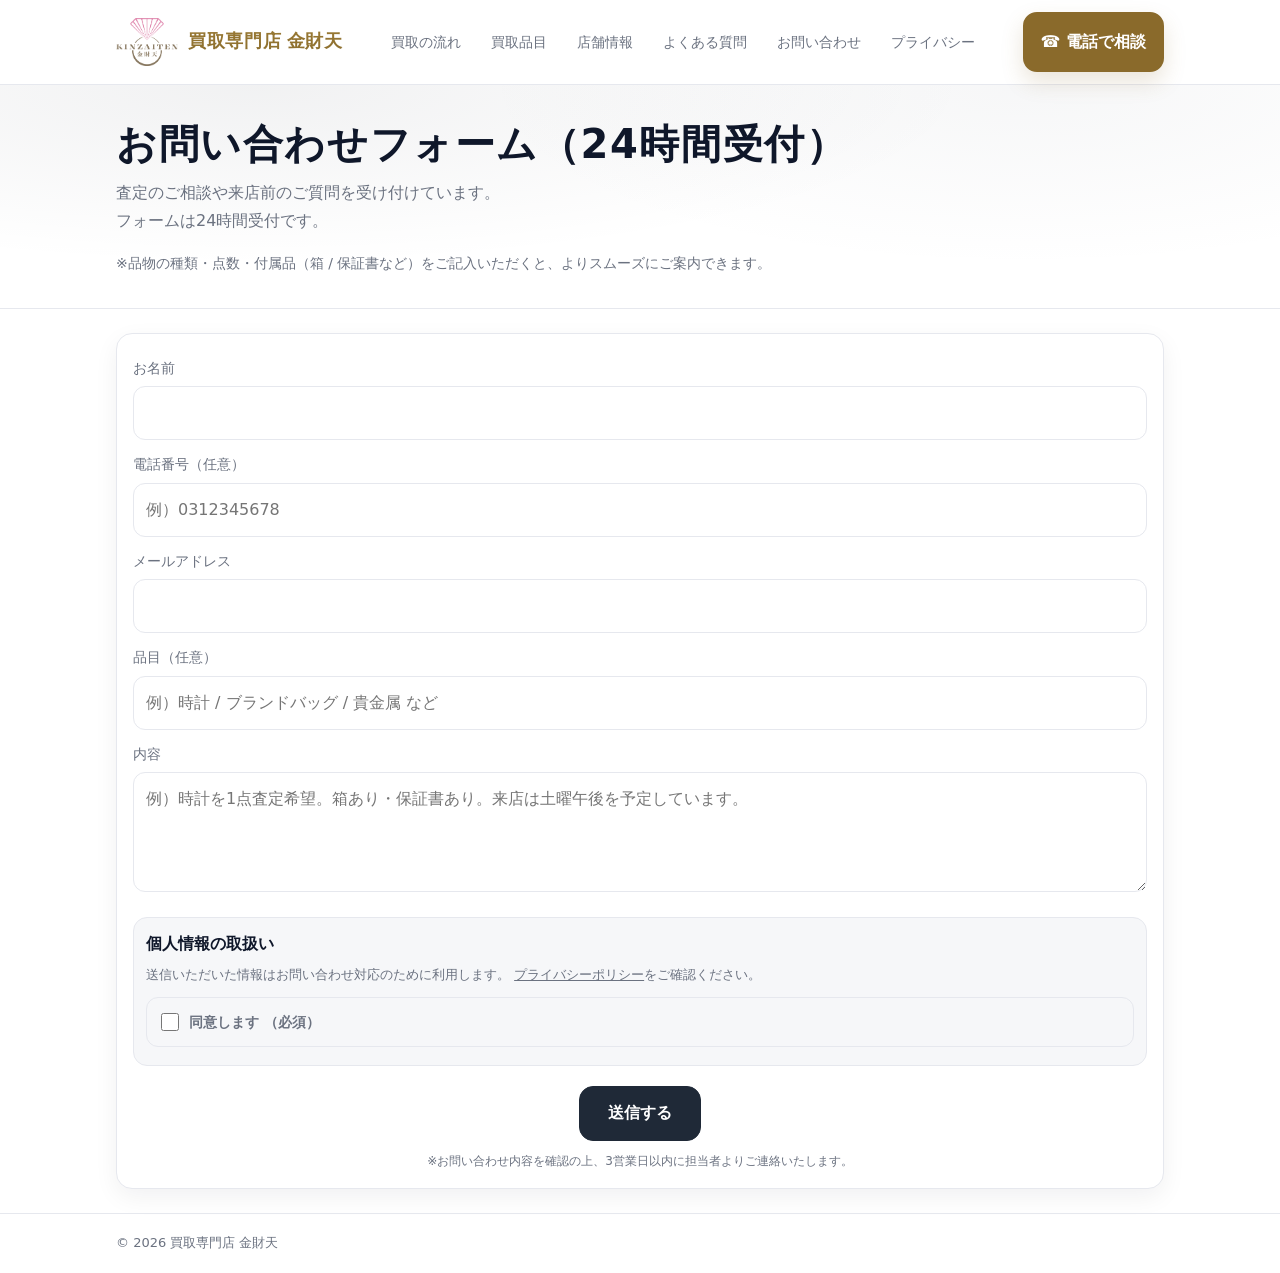
==== contact.html @ b7e5cc35 "Update contact.html" ====
<!doctype html>
<html lang="ja">
<head>
  <!-- Google tag (gtag.js) -->
  <script async src="https://www.googletagmanager.com/gtag/js?id=G-H95ZHPEGZB"></script>
  <script>
    window.dataLayer = window.dataLayer || [];
    function gtag(){dataLayer.push(arguments);}
    gtag('js', new Date());

    gtag('config', 'G-H95ZHPEGZB');
  </script>
  <meta charset="utf-8" />
  <meta name="viewport" content="width=device-width,initial-scale=1" />
  <title>お問い合わせ｜金財天</title>
  <meta name="description" content="金財天へのお問い合わせ。無料査定のご相談はお電話またはフォームから。" />

  <link rel="stylesheet" href="./css/style.css" />
</head>
<body>
  <header>
    <div class="container">
      <div class="nav">
        <a class="brand" href="./index.html#top">
          <img class="logowide" src="./img/logo.png" alt="買取専門店 金財天" width="379" height="88">
          <span class="sitename">
            <span class="shoptype">買取専門店</span>
            <span class="shopname">金財天</span>
          </span>
        </a>

        <nav class="navlinks" aria-label="サイトメニュー">
          <a href="./index.html#flow">買取の流れ</a>
          <a href="./index.html#items">買取品目</a>
          <a href="./index.html#store">店舗情報</a>
          <a href="./index.html#faq">よくある質問</a>
          <a href="./contact.html">お問い合わせ</a>
          <a href="./privacy.html">プライバシー</a>
        </nav>

        <a class="btn success" href="tel:+81120984845">☎ 電話で相談</a>
      </div>
    </div>
  </header>

  <div class="mobile-quicklinks">
    <a href="./index.html#top">ホーム</a>
    <a href="./privacy.html">プライバシー</a>
  </div>

  <main>
    <div class="hero">
      <div class="container">
        <h1>お問い合わせフォーム（24時間受付）</h1>

        <p class="lead">
          査定のご相談や来店前のご質問を受け付けています。<br>
          フォームは24時間受付です。
        </p>

        <p class="muted" style="margin-top:10px; font-size:14px;">
          ※品物の種類・点数・付属品（箱 / 保証書など）をご記入いただくと、よりスムーズにご案内できます。
        </p>
      </div>
    </div>

    <section class="section">
      <div class="container">

        <div class="card" id="form">
          

          <form action="https://formspree.io/f/mwvryplq" method="POST">

            <input type="hidden" name="_next" value="https://kinzaiten.github.io/kinzaiten-site/thanks.html">

            <div style="margin-top:6px">
              <label for="name">お名前</label>
              <input id="name" name="name" type="text" autocomplete="name" required />
            </div>

            <div style="margin-top:12px">
              <label for="tel">電話番号（任意）</label>
              <input id="tel" name="tel" type="tel" autocomplete="tel" inputmode="tel" placeholder="例）0312345678" />
            </div>

            <div style="margin-top:12px">
              <label for="email">メールアドレス</label>
              <input id="email" name="email" type="email" autocomplete="email" required />
            </div>

            <div style="margin-top:12px">
              <label for="item">品目（任意）</label>
              <input id="item" name="item" type="text" placeholder="例）時計 / ブランドバッグ / 貴金属 など" />
            </div>

            <div style="margin-top:12px">
              <label for="msg">内容</label>
              <textarea id="msg" name="message" required placeholder="例）時計を1点査定希望。箱あり・保証書あり。来店は土曜午後を予定しています。"></textarea>
            </div>

            <div class="pill" style="margin-top:16px">
              <strong>個人情報の取扱い</strong>
              <div class="muted" style="font-size:13px;margin-top:6px;">
                送信いただいた情報はお問い合わせ対応のために利用します。
                <a href="./privacy.html">プライバシーポリシー</a>をご確認ください。
              </div>

              <label for="agree" style="
                margin-top:10px;
                display:flex;
                align-items:center;
                gap:10px;
                padding:12px 14px;
                border:1px solid var(--line);
                background:var(--card);
                border-radius:12px;
                cursor:pointer;
                user-select:none;
              ">
                <input id="agree" name="agree" type="checkbox" required style="
                  width:18px;
                  height:18px;
                  margin:0;
                  flex:0 0 auto;
                ">
                <span style="font-weight:600;">
                  同意します <span style="color:var(--muted);">（必須）</span>
                </span>
              </label>
            </div>

            <div style="margin-top:16px">
              
              <button class="btn primary" type="submit">送信する</button>
            </div>

            <p class="form-note">
                ※お問い合わせ内容を確認の上、3営業日以内に担当者よりご連絡いたします。
            </p>
            
          </form>
        </div>

      </div>
    </section>
  </main>

  <footer>
    <div class="container">
      © <span id="y"></span> 買取専門店 金財天
    </div>
  </footer>

  <script>
    document.getElementById("y").textContent = new Date().getFullYear();
  </script>
</body>
</html>
---- css/style.css ----
:root{
  --bg:#ffffff;
  --text:#0f172a;
  --muted:#6b7280;
  --line:#e6e8ee;
  --accent:#1f2937;
  --accent2:#8a6a2b;

  --card:#f6f7f9;
  --radius:16px;
  --max:1080px;

  --base:16px;
}

*{box-sizing:border-box}
html{scroll-behavior:smooth}

body{
  margin:0;
  font-family:system-ui,-apple-system,"Segoe UI",Roboto,"Noto Sans JP","Hiragino Kaku Gothic ProN",Meiryo,sans-serif;
  font-size:var(--base);
  color:var(--text);
  background:var(--bg);
  line-height:1.75;
}

a{color:inherit}
.container{max-width:var(--max); margin:0 auto; padding:0 16px}

header{
  position:sticky;
  top:0;
  z-index:10;
  background:rgba(255,255,255,.94);
  backdrop-filter:saturate(180%) blur(8px);
  border-bottom:1px solid var(--line);
}

.nav{
  display:flex;
  align-items:center;
  justify-content:space-between;
  padding:12px 0;
  gap:12px;
}

.brand{
  display:flex;
  align-items:center;
  gap:10px;
  font-weight:800;
  text-decoration:none;
}

.logowide{
  height:48px;
  width:auto;
  display:block;
  object-fit:contain;
}

.sitename{
  letter-spacing:.02em;
  font-size:18px;
  color:var(--text);
  white-space:nowrap;
  font-family: "Yu Mincho", "Hiragino Mincho ProN", "Noto Serif JP", serif;
  font-weight: 700;
  letter-spacing: .04em;
}

.sitename{
  font-family: "Yu Mincho", "Hiragino Mincho ProN", "Noto Serif JP", serif;
  font-weight: 700;
  letter-spacing: .04em;
  white-space: nowrap;

  background: linear-gradient(
    180deg,
    #9a7a35 0%,
    #927331 50%,
    #896d2e 100%
  );
  -webkit-background-clip: text;
  -webkit-text-fill-color: transparent;
  background-clip: text;
  color: #927331;
}

h1, h2, h3, .sitename{
  letter-spacing: .04em;
}

.navlinks{
  display:flex;
  gap:10px;
  flex-wrap:wrap;
  font-size:14px;
  color:var(--muted);
}

.navlinks a{
  text-decoration:none;
  padding:8px 10px;
  border-radius:10px;
}

.navlinks a:hover{
  background:var(--card);
  color:var(--text);
}

.btn{
  display:inline-flex;
  align-items:center;
  justify-content:center;
  padding:14px 16px;
  border-radius:14px;
  border:1px solid var(--line);
  background:#fff;
  text-decoration:none;
  font-weight:800;
  gap:8px;
  white-space:nowrap;
}

.btn.primary{
  background:var(--accent);
  border-color:var(--accent);
  color:#fff;
}

.btn.success{
  background:var(--accent2);
  border-color:var(--accent2);
  color:#fff;
  border-width:2px;
  box-shadow:0 10px 22px rgba(138,106,43,.18);
}

.btn:hover{ filter:brightness(.99) }
.btn.primary:hover{ filter:brightness(.98) }
.btn.success:hover{ filter:brightness(1.03) }

.hero{
  padding:34px 0 18px;
  border-bottom:1px solid var(--line);
  background:
    radial-gradient(1200px 300px at 20% 0%, rgba(17,24,39,.06), transparent 60%),
    radial-gradient(900px 300px at 80% 0%, rgba(107,114,128,.06), transparent 60%);
}

h1{
  font-size:clamp(26px, 3.8vw, 40px);
  margin:0 0 10px;
  line-height:1.25;
}

h2{font-size:22px; margin:0 0 10px}
h3{font-size:17px; margin:0 0 8px}

.catch{
  margin: 10px 0 12px;
  font-size: 1.05rem;
  line-height: 1.6;
  font-weight: 600;
  color: var(--text);
}

.lead{
  color:var(--muted);
  margin:0 0 16px;
  font-size:1rem;
}

.muted{color:var(--muted)}

.card{
  border:1px solid var(--line);
  background:#fff;
  border-radius:var(--radius);
  padding:16px;
  box-shadow:0 8px 24px rgba(17,24,39,.06);
}

.grid2{
  display:grid;
  grid-template-columns:1fr 1fr;
  gap:12px;
  align-items:start;
}

.grid3{
  display:grid;
  grid-template-columns:repeat(3,1fr);
  gap:12px;
}

.pill{
  background:var(--card);
  border:1px solid var(--line);
  border-radius:14px;
  padding:12px;
}

.pill strong{
  display:block;
  margin-bottom:4px;
}

.section{padding:24px 0}

.kv-actions{
  display:flex;
  gap:10px;
  flex-wrap:wrap;
  margin-top:10px;
}

.breadcrumb{
  font-size:13px;
  color:var(--muted);
  padding:10px 0 0;
}

.breadcrumb a{
  color:var(--muted);
  text-decoration:none;
}

.breadcrumb a:hover{text-decoration:underline}

.list{
  margin:0;
  padding-left:18px;
}

.hr{
  border:none;
  border-top:1px solid var(--line);
  margin:14px 0;
}

.table{
  width:100%;
  border-collapse:collapse;
  border:1px solid var(--line);
  border-radius:12px;
  overflow:hidden;
}

.table th,
.table td{
  padding:12px 12px;
  border-bottom:1px solid var(--line);
  text-align:left;
  vertical-align:top;
}

.table th{
  background:var(--card);
  width:200px;
}

label{
  font-size:14px;
  color:var(--muted);
  display:block;
  margin-bottom:6px;
}

input,
textarea{
  width:100%;
  padding:12px;
  border-radius:12px;
  border:1px solid var(--line);
  font:inherit;
}

textarea{
  min-height:120px;
  resize:vertical;
}

:focus-visible{
  outline:3px solid rgba(17,24,39,.25);
  outline-offset:2px;
}

footer{
  border-top:1px solid var(--line);
  padding:18px 0;
  color:var(--muted);
  font-size:13px;
}

.hero-media,
.thumb{
  border-radius:var(--radius);
  overflow:hidden;
  border:1px solid var(--line);
  background:#fff;
}

.hero-media{
  margin-top:14px;
  aspect-ratio:4 / 3;
  box-shadow:0 10px 28px rgba(17,24,39,.08);
}

.hero-media img{
  width:100%;
  height:100%;
  object-fit:cover;
  object-position:50% 35%;
  display:block;
}

.thumb{
  margin-top:10px;
  aspect-ratio:3 / 2;
  background:var(--card);
}

.thumb img{
  width:100%;
  height:100%;
  object-fit:cover;
  display:block;
}

.qr{
  margin-top:12px;
  display:flex;
  gap:12px;
  align-items:flex-start;
  flex-wrap:wrap;
}

.qr img{
  width:160px;
  max-width:45vw;
  height:auto;
  border-radius:12px;
  border:1px solid var(--line);
  background:#fff;
}

form button.btn{
  display:block;
  margin:20px auto 0;
  padding:16px 28px;
  font-size:16px;
}

.form-note{
  margin:10px 0 0;
  font-size:12px;
  color:var(--muted);
  text-align:center;
}
@media (min-width: 861px){
  .contact-side{
    position:sticky;
    top:92px;
    align-self:start;
  }
}

.mapgrid{
  display:grid;
  grid-template-columns:1.35fr 1fr;
  gap:12px;
  margin-top:10px;
}

.mapbox,
.photobox{
  border-radius:var(--radius);
  overflow:hidden;
  border:1px solid var(--line);
  background:#fff;
  height:320px;
}

.mapbox iframe{
  width:100%;
  height:100%;
  display:block;
}

.photobox img{
  width:100%;
  height:100%;
  object-fit:cover;
  display:block;
}

.insta-inline{
  display:inline-flex;
  align-items:center;
  gap:10px;
  text-decoration:none;
  color:var(--text);
  transition:opacity .2s ease;
}

.insta-inline:hover{
  opacity:.75;
}

.insta-text{
  text-decoration:underline;
  text-underline-offset:3px;
}

.insta-dot{
  width:20px;
  height:20px;
  border-radius:6px;
  display:inline-block;
  background:linear-gradient(135deg,#f9ce34,#ee2a7b,#6228d7);
  position:relative;
  flex:0 0 auto;
}

.insta-dot::after{
  content:"";
  position:absolute;
  inset:5px;
  border:2px solid #fff;
  border-radius:5px;
}

.insta-dot::before{
  content:"";
  position:absolute;
  width:4px;
  height:4px;
  border-radius:50%;
  background:#fff;
  top:4px;
  right:4px;
}

/* Mobile */
@media (max-width: 860px){
  .sitename{
    font-size:16px;
  }

  .navlinks{
    display:none;
  }

  .grid2,
  .grid3{
    grid-template-columns:1fr;
  }

  .btn{
    width:auto;
  }

  .kv-actions--top{
    display:none;
  }

  .kv-actions .btn,
  form .btn,
  form button.btn{
    width:100%;
  }

  .nav{
    padding:12px 0;
    gap:10px;
  }

  .brand{
    flex:1;
    min-width:0;
    gap:8px;
  }

  .logowide{
    height:44px;
  }

  header .btn.success{
    width:auto;
    padding:10px 12px;
    border-radius:12px;
    font-size:14px;
    white-space:nowrap;
  }

  .mapgrid{
    grid-template-columns:1fr;
  }

  .mapbox,
  .photobox{
    height:260px;
  }

  .contact-side{
    position:static;
  }
}

.mobile-quicklinks{
  display:none;
}

@media (max-width: 860px){
  .mobile-quicklinks{
    display:flex;
    gap:10px;
    padding:10px 16px;
    border-bottom:1px solid var(--line);
    background:#fff;
  }

  .mobile-quicklinks a{
    flex:1;
    text-align:center;
    text-decoration:none;
    padding:10px 12px;
    border:1px solid var(--line);
    border-radius:12px;
    background:#fff;
    color:var(--text);
    font-size:14px;
    font-weight:700;
  }
}
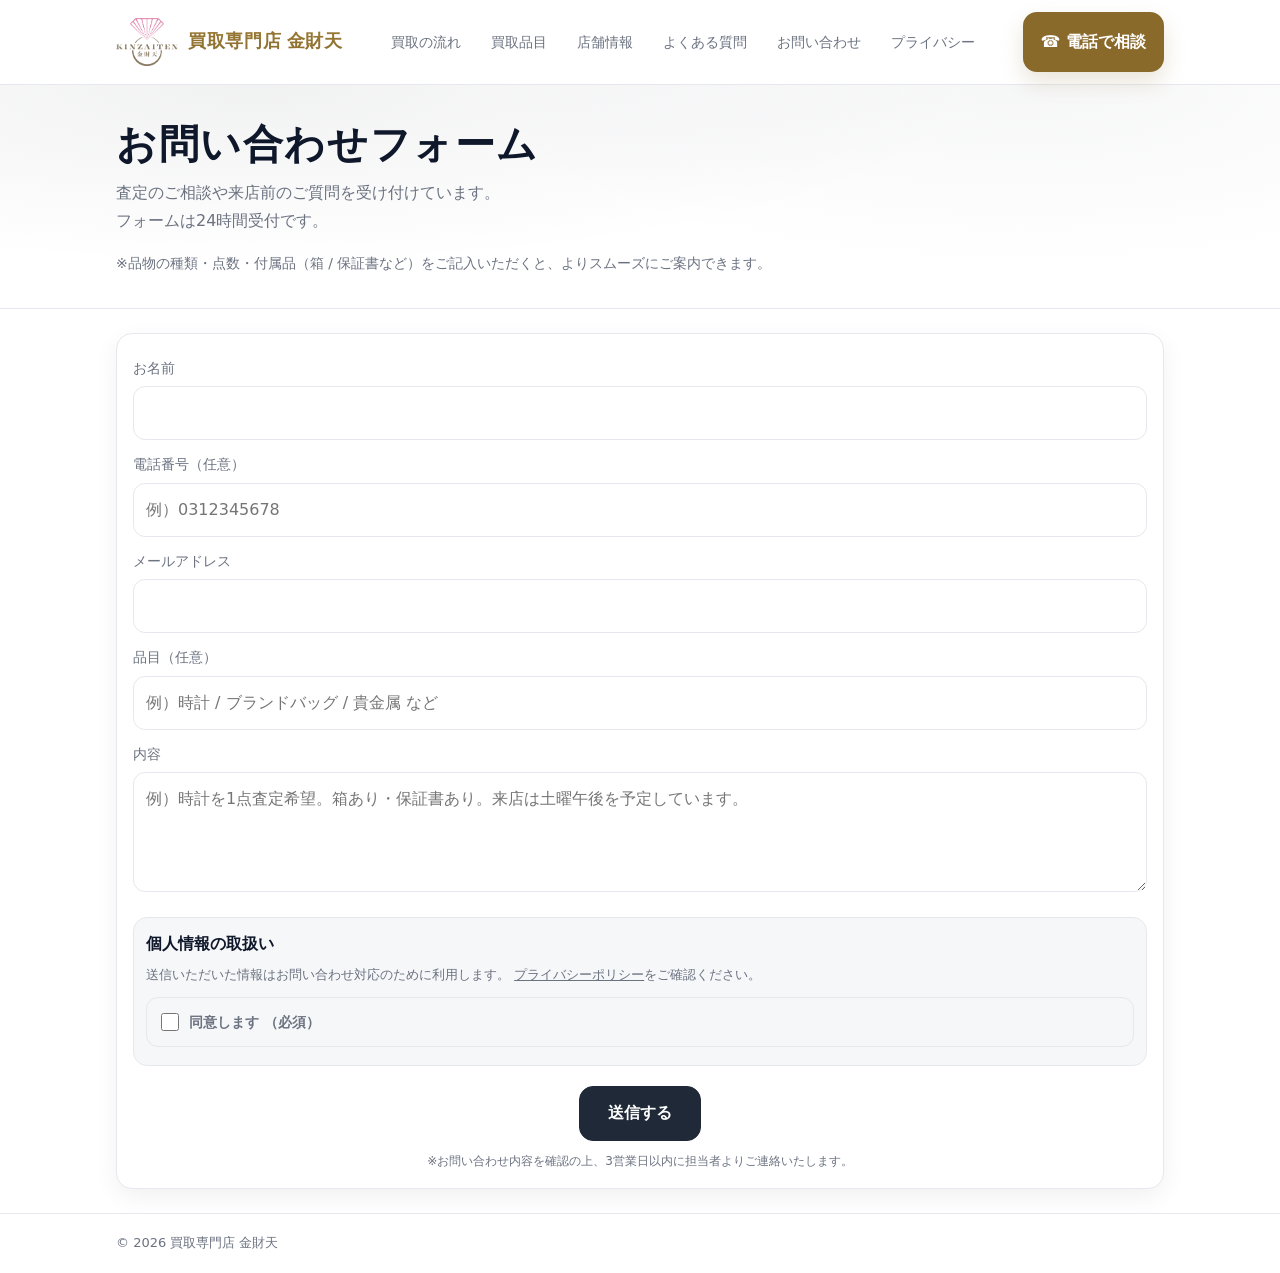
==== commit c78d68b5: "Update contact.html" ====
--- a/contact.html
+++ b/contact.html
@@ -13,7 +13,7 @@
   <meta charset="utf-8" />
   <meta name="viewport" content="width=device-width,initial-scale=1" />
   <title>お問い合わせ｜金財天</title>
-  <meta name="description" content="金財天へのお問い合わせ。無料査定のご相談はお電話またはフォームから。" />
+  <meta name="description" content="金財天へのお問い合わせページです。査定のご相談や来店前のご質問をフォームから24時間受け付けています。" />
 
   <link rel="stylesheet" href="./css/style.css" />
 </head>
@@ -38,7 +38,7 @@
           <a href="./privacy.html">プライバシー</a>
         </nav>
 
-        <a class="btn success" href="tel:+81120984845">☎ 電話で相談</a>
+        <a class="btn success" href="tel:0120984845">☎ 電話で相談</a>
       </div>
     </div>
   </header>
@@ -51,7 +51,7 @@
   <main>
     <div class="hero">
       <div class="container">
-        <h1>お問い合わせフォーム（24時間受付）</h1>
+        <h1>お問い合わせフォーム</h1>
 
         <p class="lead">
           査定のご相談や来店前のご質問を受け付けています。<br>
--- a/css/style.css
+++ b/css/style.css
@@ -523,6 +523,7 @@
     padding:10px 16px;
     border-bottom:1px solid var(--line);
     background:#fff;
+    box-shadow:0 4px 10px rgba(0,0,0,.05);
   }
 
   .mobile-quicklinks a{
